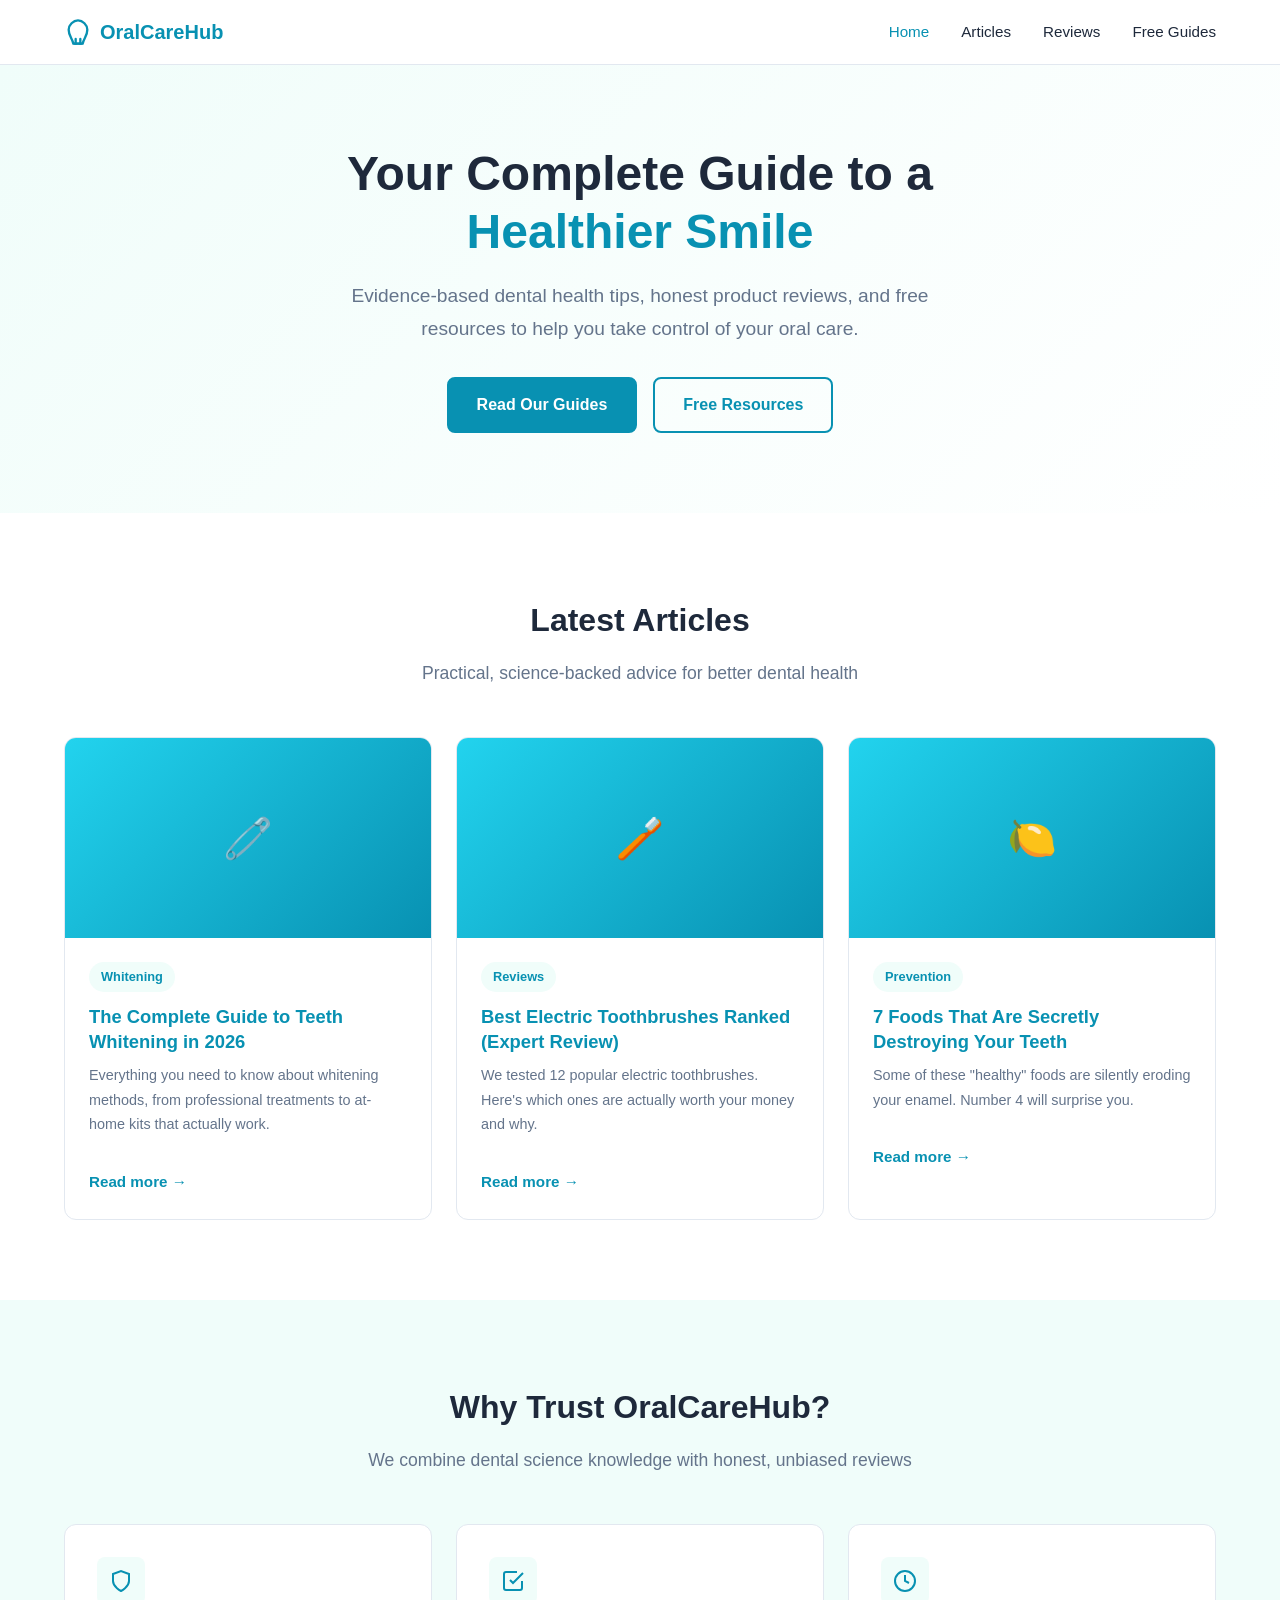
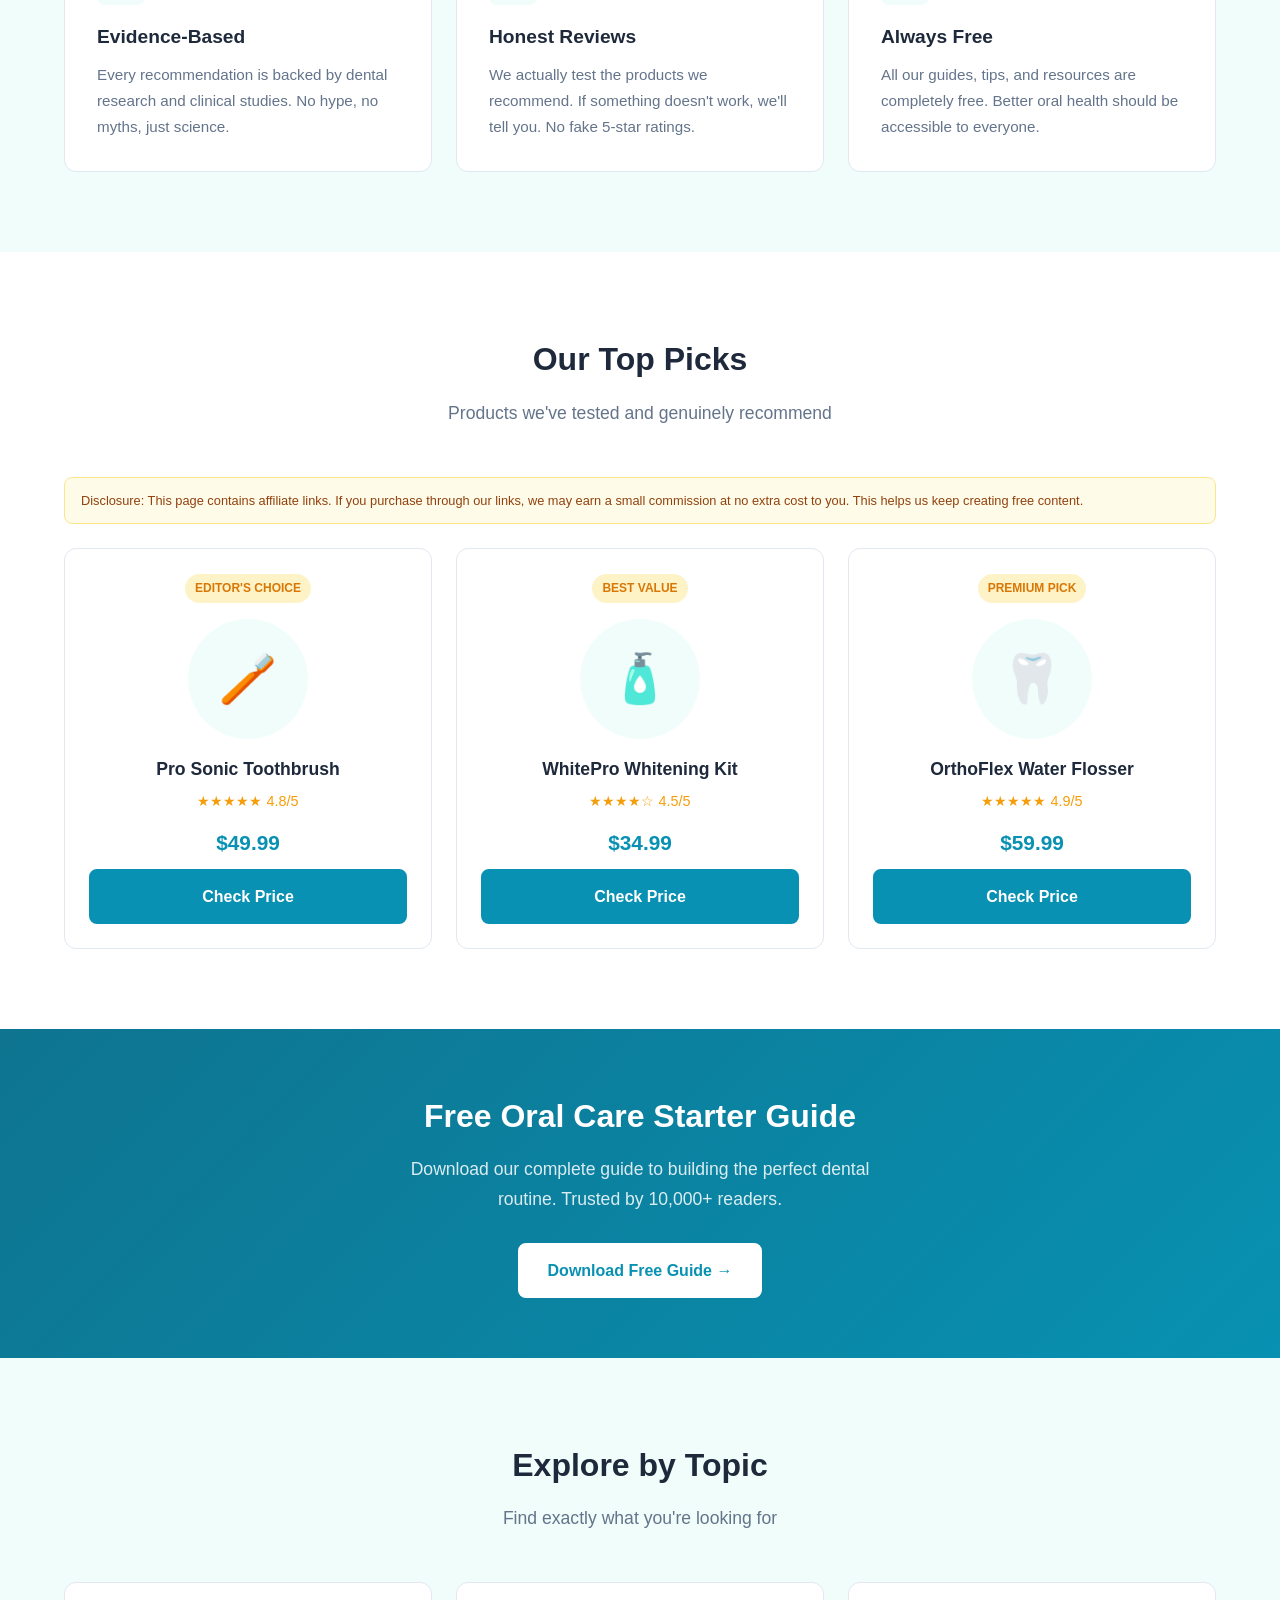
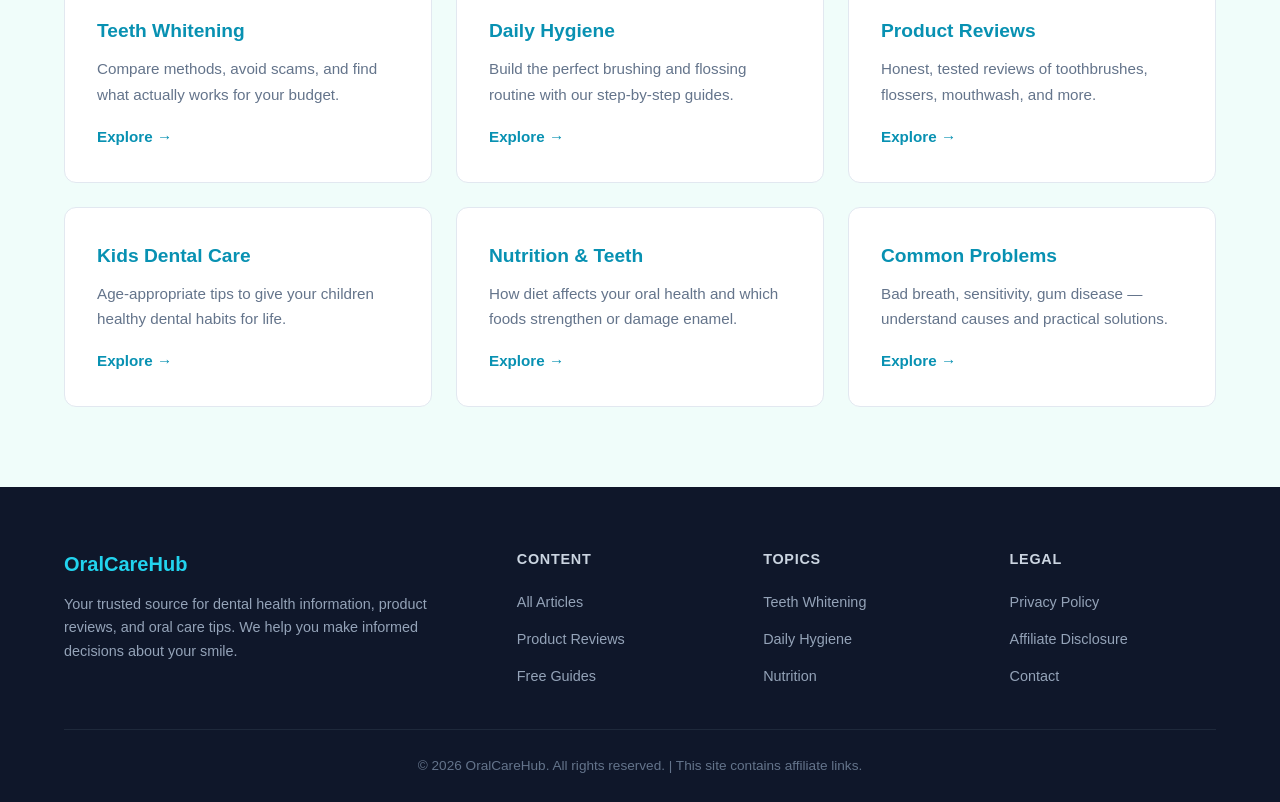
==== index.html @ 210e7a8c "Initial commit: OralCareHub website, auto-publisher, and content" ====
<!DOCTYPE html>
<html lang="en">
<head>
  <meta charset="UTF-8">
  <meta name="viewport" content="width=device-width, initial-scale=1.0">
  <meta name="description" content="OralCareHub - Your trusted guide to dental health, oral hygiene tips, product reviews, and expert recommendations for a healthier smile.">
  <meta name="keywords" content="oral care, dental health, teeth whitening, electric toothbrush, oral hygiene, dental tips">
  <meta name="robots" content="index, follow">
  <title>OralCareHub - Your Trusted Guide to Dental Health</title>
  <link rel="stylesheet" href="css/style.css">
  <!-- Open Graph -->
  <meta property="og:title" content="OralCareHub - Your Trusted Guide to Dental Health">
  <meta property="og:description" content="Expert dental health tips, honest product reviews, and free oral care resources.">
  <meta property="og:type" content="website">
</head>
<body>

  <!-- HEADER -->
  <header class="header">
    <nav class="nav container">
      <a href="/" class="nav-logo">
        <svg viewBox="0 0 24 24" fill="none" stroke="currentColor" stroke-width="2" stroke-linecap="round" stroke-linejoin="round"><path d="M12 2C8 2 4 6 4 10c0 3 1 5 2 7 1.5 3 2 5 2 5h8s.5-2 2-5c1-2 2-4 2-7 0-4-4-8-8-8z"/><line x1="10" y1="18" x2="10" y2="22"/><line x1="14" y1="18" x2="14" y2="22"/><line x1="9" y1="22" x2="15" y2="22"/></svg>
        OralCareHub
      </a>
      <ul class="nav-links" id="navLinks">
        <li><a href="/" class="active">Home</a></li>
        <li><a href="blog/">Articles</a></li>
        <li><a href="reviews/">Reviews</a></li>
        <li><a href="resources/">Free Guides</a></li>
      </ul>
      <button class="nav-toggle" id="navToggle" aria-label="Toggle menu">
        <span></span><span></span><span></span>
      </button>
    </nav>
  </header>

  <!-- HERO -->
  <section class="hero">
    <div class="container">
      <h1>Your Complete Guide to a <span>Healthier Smile</span></h1>
      <p>Evidence-based dental health tips, honest product reviews, and free resources to help you take control of your oral care.</p>
      <div class="hero-cta">
        <a href="blog/" class="btn btn-primary">Read Our Guides</a>
        <a href="resources/" class="btn btn-outline">Free Resources</a>
      </div>
    </div>
  </section>

  <!-- FEATURED ARTICLES -->
  <section class="section">
    <div class="container">
      <h2 class="section-title">Latest Articles</h2>
      <p class="section-subtitle">Practical, science-backed advice for better dental health</p>
      <div class="grid grid-3">

        <a href="blog/teeth-whitening-guide.html" class="article-card">
          <div class="article-card-img">&#x1F9F7;</div>
          <div class="article-card-body">
            <span class="article-card-tag">Whitening</span>
            <h3>The Complete Guide to Teeth Whitening in 2026</h3>
            <p>Everything you need to know about whitening methods, from professional treatments to at-home kits that actually work.</p>
            <span class="card-link">Read more &rarr;</span>
          </div>
        </a>

        <a href="blog/best-electric-toothbrush.html" class="article-card">
          <div class="article-card-img">&#x1FAA5;</div>
          <div class="article-card-body">
            <span class="article-card-tag">Reviews</span>
            <h3>Best Electric Toothbrushes Ranked (Expert Review)</h3>
            <p>We tested 12 popular electric toothbrushes. Here's which ones are actually worth your money and why.</p>
            <span class="card-link">Read more &rarr;</span>
          </div>
        </a>

        <a href="blog/foods-that-damage-teeth.html" class="article-card">
          <div class="article-card-img">&#x1F34B;</div>
          <div class="article-card-body">
            <span class="article-card-tag">Prevention</span>
            <h3>7 Foods That Are Secretly Destroying Your Teeth</h3>
            <p>Some of these "healthy" foods are silently eroding your enamel. Number 4 will surprise you.</p>
            <span class="card-link">Read more &rarr;</span>
          </div>
        </a>

      </div>
    </div>
  </section>

  <!-- WHY TRUST US -->
  <section class="section section-alt">
    <div class="container">
      <h2 class="section-title">Why Trust OralCareHub?</h2>
      <p class="section-subtitle">We combine dental science knowledge with honest, unbiased reviews</p>
      <div class="grid grid-3">

        <div class="card">
          <div class="card-icon">
            <svg width="24" height="24" viewBox="0 0 24 24" fill="none" stroke="currentColor" stroke-width="2"><path d="M12 22s8-4 8-10V5l-8-3-8 3v7c0 6 8 10 8 10z"/></svg>
          </div>
          <h3>Evidence-Based</h3>
          <p>Every recommendation is backed by dental research and clinical studies. No hype, no myths, just science.</p>
        </div>

        <div class="card">
          <div class="card-icon">
            <svg width="24" height="24" viewBox="0 0 24 24" fill="none" stroke="currentColor" stroke-width="2"><path d="M9 11l3 3L22 4"/><path d="M21 12v7a2 2 0 01-2 2H5a2 2 0 01-2-2V5a2 2 0 012-2h11"/></svg>
          </div>
          <h3>Honest Reviews</h3>
          <p>We actually test the products we recommend. If something doesn't work, we'll tell you. No fake 5-star ratings.</p>
        </div>

        <div class="card">
          <div class="card-icon">
            <svg width="24" height="24" viewBox="0 0 24 24" fill="none" stroke="currentColor" stroke-width="2"><circle cx="12" cy="12" r="10"/><path d="M12 6v6l4 2"/></svg>
          </div>
          <h3>Always Free</h3>
          <p>All our guides, tips, and resources are completely free. Better oral health should be accessible to everyone.</p>
        </div>

      </div>
    </div>
  </section>

  <!-- TOP PICKS / PRODUCTS -->
  <section class="section">
    <div class="container">
      <h2 class="section-title">Our Top Picks</h2>
      <p class="section-subtitle">Products we've tested and genuinely recommend</p>
      <div class="affiliate-disclaimer">
        Disclosure: This page contains affiliate links. If you purchase through our links, we may earn a small commission at no extra cost to you. This helps us keep creating free content.
      </div>
      <div class="grid grid-3">

        <div class="product-card">
          <span class="product-card-badge">Editor's Choice</span>
          <div class="product-card-img">&#x1FAA5;</div>
          <h3>Pro Sonic Toothbrush</h3>
          <div class="rating">&#9733;&#9733;&#9733;&#9733;&#9733; 4.8/5</div>
          <p class="price">$49.99</p>
          <a href="#" class="btn btn-primary" data-affiliate="toothbrush-1">Check Price</a>
        </div>

        <div class="product-card">
          <span class="product-card-badge">Best Value</span>
          <div class="product-card-img">&#x1F9F4;</div>
          <h3>WhitePro Whitening Kit</h3>
          <div class="rating">&#9733;&#9733;&#9733;&#9733;&#9734; 4.5/5</div>
          <p class="price">$34.99</p>
          <a href="#" class="btn btn-primary" data-affiliate="whitening-1">Check Price</a>
        </div>

        <div class="product-card">
          <span class="product-card-badge">Premium Pick</span>
          <div class="product-card-img">&#x1F9B7;</div>
          <h3>OrthoFlex Water Flosser</h3>
          <div class="rating">&#9733;&#9733;&#9733;&#9733;&#9733; 4.9/5</div>
          <p class="price">$59.99</p>
          <a href="#" class="btn btn-primary" data-affiliate="flosser-1">Check Price</a>
        </div>

      </div>
    </div>
  </section>

  <!-- FREE RESOURCES CTA -->
  <section class="cta-banner">
    <div class="container">
      <h2>Free Oral Care Starter Guide</h2>
      <p>Download our complete guide to building the perfect dental routine. Trusted by 10,000+ readers.</p>
      <a href="resources/" class="btn">Download Free Guide &rarr;</a>
    </div>
  </section>

  <!-- CATEGORIES -->
  <section class="section section-alt">
    <div class="container">
      <h2 class="section-title">Explore by Topic</h2>
      <p class="section-subtitle">Find exactly what you're looking for</p>
      <div class="grid grid-3">

        <a href="blog/?cat=whitening" class="card">
          <h3>Teeth Whitening</h3>
          <p>Compare methods, avoid scams, and find what actually works for your budget.</p>
          <span class="card-link">Explore &rarr;</span>
        </a>

        <a href="blog/?cat=hygiene" class="card">
          <h3>Daily Hygiene</h3>
          <p>Build the perfect brushing and flossing routine with our step-by-step guides.</p>
          <span class="card-link">Explore &rarr;</span>
        </a>

        <a href="blog/?cat=products" class="card">
          <h3>Product Reviews</h3>
          <p>Honest, tested reviews of toothbrushes, flossers, mouthwash, and more.</p>
          <span class="card-link">Explore &rarr;</span>
        </a>

        <a href="blog/?cat=kids" class="card">
          <h3>Kids Dental Care</h3>
          <p>Age-appropriate tips to give your children healthy dental habits for life.</p>
          <span class="card-link">Explore &rarr;</span>
        </a>

        <a href="blog/?cat=nutrition" class="card">
          <h3>Nutrition & Teeth</h3>
          <p>How diet affects your oral health and which foods strengthen or damage enamel.</p>
          <span class="card-link">Explore &rarr;</span>
        </a>

        <a href="blog/?cat=problems" class="card">
          <h3>Common Problems</h3>
          <p>Bad breath, sensitivity, gum disease — understand causes and practical solutions.</p>
          <span class="card-link">Explore &rarr;</span>
        </a>

      </div>
    </div>
  </section>

  <!-- FOOTER -->
  <footer class="footer">
    <div class="container">
      <div class="footer-grid">
        <div>
          <div class="footer-brand">OralCareHub</div>
          <p class="footer-desc">Your trusted source for dental health information, product reviews, and oral care tips. We help you make informed decisions about your smile.</p>
        </div>
        <div>
          <h4>Content</h4>
          <ul>
            <li><a href="blog/">All Articles</a></li>
            <li><a href="reviews/">Product Reviews</a></li>
            <li><a href="resources/">Free Guides</a></li>
          </ul>
        </div>
        <div>
          <h4>Topics</h4>
          <ul>
            <li><a href="blog/?cat=whitening">Teeth Whitening</a></li>
            <li><a href="blog/?cat=hygiene">Daily Hygiene</a></li>
            <li><a href="blog/?cat=nutrition">Nutrition</a></li>
          </ul>
        </div>
        <div>
          <h4>Legal</h4>
          <ul>
            <li><a href="#">Privacy Policy</a></li>
            <li><a href="#">Affiliate Disclosure</a></li>
            <li><a href="#">Contact</a></li>
          </ul>
        </div>
      </div>
      <div class="footer-bottom">
        <p>&copy; 2026 OralCareHub. All rights reserved. | This site contains affiliate links.</p>
      </div>
    </div>
  </footer>

  <script src="js/main.js"></script>
</body>
</html>
---- css/style.css ----
/* ============================================
   OralCareHub - Global Styles
   Clean, professional dental health brand
   ============================================ */

:root {
  --primary: #0891b2;
  --primary-dark: #0e7490;
  --primary-light: #22d3ee;
  --accent: #06b6d4;
  --bg: #ffffff;
  --bg-alt: #f0fdfa;
  --bg-dark: #0f172a;
  --text: #1e293b;
  --text-light: #64748b;
  --text-white: #f8fafc;
  --border: #e2e8f0;
  --shadow: 0 1px 3px rgba(0,0,0,0.1), 0 1px 2px rgba(0,0,0,0.06);
  --shadow-md: 0 4px 6px rgba(0,0,0,0.07), 0 2px 4px rgba(0,0,0,0.06);
  --shadow-lg: 0 10px 15px rgba(0,0,0,0.1), 0 4px 6px rgba(0,0,0,0.05);
  --radius: 8px;
  --radius-lg: 12px;
  --max-width: 1200px;
  --transition: 0.2s ease;
}

*, *::before, *::after {
  margin: 0;
  padding: 0;
  box-sizing: border-box;
}

html {
  scroll-behavior: smooth;
  font-size: 16px;
}

body {
  font-family: -apple-system, BlinkMacSystemFont, 'Segoe UI', Roboto, Oxygen, Ubuntu, sans-serif;
  color: var(--text);
  background: var(--bg);
  line-height: 1.7;
  -webkit-font-smoothing: antialiased;
}

a {
  color: var(--primary);
  text-decoration: none;
  transition: color var(--transition);
}

a:hover {
  color: var(--primary-dark);
}

img {
  max-width: 100%;
  height: auto;
  display: block;
}

.container {
  max-width: var(--max-width);
  margin: 0 auto;
  padding: 0 24px;
}

/* ---- HEADER / NAV ---- */
.header {
  background: var(--bg);
  border-bottom: 1px solid var(--border);
  position: sticky;
  top: 0;
  z-index: 100;
  backdrop-filter: blur(8px);
  background: rgba(255,255,255,0.95);
}

.nav {
  display: flex;
  align-items: center;
  justify-content: space-between;
  height: 64px;
}

.nav-logo {
  font-size: 1.25rem;
  font-weight: 700;
  color: var(--primary);
  display: flex;
  align-items: center;
  gap: 8px;
}

.nav-logo svg {
  width: 28px;
  height: 28px;
}

.nav-links {
  display: flex;
  list-style: none;
  gap: 32px;
}

.nav-links a {
  color: var(--text);
  font-weight: 500;
  font-size: 0.95rem;
  transition: color var(--transition);
}

.nav-links a:hover,
.nav-links a.active {
  color: var(--primary);
}

.nav-toggle {
  display: none;
  background: none;
  border: none;
  cursor: pointer;
  padding: 4px;
}

.nav-toggle span {
  display: block;
  width: 24px;
  height: 2px;
  background: var(--text);
  margin: 5px 0;
  transition: var(--transition);
}

/* ---- HERO ---- */
.hero {
  padding: 80px 0;
  text-align: center;
  background: linear-gradient(135deg, var(--bg-alt) 0%, var(--bg) 100%);
}

.hero h1 {
  font-size: 3rem;
  font-weight: 800;
  line-height: 1.2;
  color: var(--text);
  margin-bottom: 20px;
  max-width: 800px;
  margin-left: auto;
  margin-right: auto;
}

.hero h1 span {
  color: var(--primary);
}

.hero p {
  font-size: 1.2rem;
  color: var(--text-light);
  max-width: 600px;
  margin: 0 auto 32px;
}

.hero-cta {
  display: inline-flex;
  gap: 16px;
  flex-wrap: wrap;
  justify-content: center;
}

/* ---- BUTTONS ---- */
.btn {
  display: inline-flex;
  align-items: center;
  gap: 8px;
  padding: 12px 28px;
  border-radius: var(--radius);
  font-weight: 600;
  font-size: 1rem;
  cursor: pointer;
  transition: all var(--transition);
  border: 2px solid transparent;
}

.btn-primary {
  background: var(--primary);
  color: white;
  border-color: var(--primary);
}

.btn-primary:hover {
  background: var(--primary-dark);
  border-color: var(--primary-dark);
  color: white;
  transform: translateY(-1px);
  box-shadow: var(--shadow-md);
}

.btn-outline {
  background: transparent;
  color: var(--primary);
  border-color: var(--primary);
}

.btn-outline:hover {
  background: var(--primary);
  color: white;
  transform: translateY(-1px);
}

/* ---- SECTIONS ---- */
.section {
  padding: 80px 0;
}

.section-alt {
  background: var(--bg-alt);
}

.section-title {
  font-size: 2rem;
  font-weight: 700;
  text-align: center;
  margin-bottom: 12px;
}

.section-subtitle {
  text-align: center;
  color: var(--text-light);
  font-size: 1.1rem;
  margin-bottom: 48px;
  max-width: 600px;
  margin-left: auto;
  margin-right: auto;
}

/* ---- CARD GRID ---- */
.grid {
  display: grid;
  gap: 24px;
}

.grid-3 {
  grid-template-columns: repeat(3, 1fr);
}

.grid-2 {
  grid-template-columns: repeat(2, 1fr);
}

.card {
  background: var(--bg);
  border: 1px solid var(--border);
  border-radius: var(--radius-lg);
  padding: 32px;
  transition: all var(--transition);
}

.card:hover {
  box-shadow: var(--shadow-lg);
  transform: translateY(-2px);
}

.card-icon {
  width: 48px;
  height: 48px;
  background: var(--bg-alt);
  border-radius: var(--radius);
  display: flex;
  align-items: center;
  justify-content: center;
  margin-bottom: 16px;
  color: var(--primary);
}

.card h3 {
  font-size: 1.2rem;
  font-weight: 600;
  margin-bottom: 8px;
}

.card p {
  color: var(--text-light);
  font-size: 0.95rem;
}

.card-link {
  display: inline-flex;
  align-items: center;
  gap: 4px;
  margin-top: 16px;
  font-weight: 600;
  font-size: 0.95rem;
}

/* ---- ARTICLE CARDS ---- */
.article-card {
  border-radius: var(--radius-lg);
  overflow: hidden;
  background: var(--bg);
  border: 1px solid var(--border);
  transition: all var(--transition);
}

.article-card:hover {
  box-shadow: var(--shadow-lg);
  transform: translateY(-2px);
}

.article-card-img {
  width: 100%;
  height: 200px;
  background: linear-gradient(135deg, var(--primary-light), var(--primary));
  display: flex;
  align-items: center;
  justify-content: center;
  color: white;
  font-size: 2.5rem;
}

.article-card-body {
  padding: 24px;
}

.article-card-tag {
  display: inline-block;
  background: var(--bg-alt);
  color: var(--primary);
  font-size: 0.8rem;
  font-weight: 600;
  padding: 4px 12px;
  border-radius: 20px;
  margin-bottom: 12px;
}

.article-card-body h3 {
  font-size: 1.15rem;
  font-weight: 600;
  margin-bottom: 8px;
  line-height: 1.4;
}

.article-card-body p {
  color: var(--text-light);
  font-size: 0.9rem;
  margin-bottom: 16px;
}

/* ---- PRODUCT CARDS ---- */
.product-card {
  background: var(--bg);
  border: 1px solid var(--border);
  border-radius: var(--radius-lg);
  padding: 24px;
  text-align: center;
  transition: all var(--transition);
}

.product-card:hover {
  box-shadow: var(--shadow-lg);
  transform: translateY(-2px);
}

.product-card-badge {
  display: inline-block;
  background: #fef3c7;
  color: #d97706;
  font-size: 0.75rem;
  font-weight: 700;
  padding: 4px 10px;
  border-radius: 20px;
  margin-bottom: 16px;
  text-transform: uppercase;
}

.product-card-img {
  width: 120px;
  height: 120px;
  margin: 0 auto 16px;
  background: var(--bg-alt);
  border-radius: 50%;
  display: flex;
  align-items: center;
  justify-content: center;
  font-size: 3rem;
}

.product-card h3 {
  font-size: 1.1rem;
  margin-bottom: 4px;
}

.product-card .price {
  font-size: 1.3rem;
  font-weight: 700;
  color: var(--primary);
  margin: 8px 0;
}

.product-card .rating {
  color: #f59e0b;
  font-size: 0.9rem;
  margin-bottom: 12px;
}

.product-card .btn {
  width: 100%;
  justify-content: center;
}

/* ---- CTA BANNER ---- */
.cta-banner {
  background: linear-gradient(135deg, var(--primary-dark), var(--primary));
  color: white;
  padding: 60px 0;
  text-align: center;
}

.cta-banner h2 {
  font-size: 2rem;
  font-weight: 700;
  margin-bottom: 12px;
  color: white;
}

.cta-banner p {
  color: rgba(255,255,255,0.85);
  font-size: 1.1rem;
  margin-bottom: 28px;
  max-width: 500px;
  margin-left: auto;
  margin-right: auto;
}

.cta-banner .btn {
  background: white;
  color: var(--primary);
  border-color: white;
}

.cta-banner .btn:hover {
  background: var(--bg-alt);
  color: var(--primary-dark);
}

/* ---- RESOURCE / LOCKER SECTION ---- */
.resource-card {
  background: var(--bg);
  border: 2px dashed var(--border);
  border-radius: var(--radius-lg);
  padding: 32px;
  text-align: center;
  transition: all var(--transition);
}

.resource-card:hover {
  border-color: var(--primary);
}

.resource-card-icon {
  font-size: 2.5rem;
  margin-bottom: 16px;
}

.resource-card h3 {
  margin-bottom: 8px;
}

.resource-card p {
  color: var(--text-light);
  font-size: 0.9rem;
  margin-bottom: 20px;
}

/* ---- CONTENT LOCKER OVERLAY ---- */
.content-locker {
  position: relative;
}

.content-locker .locked-content {
  filter: blur(4px);
  pointer-events: none;
  user-select: none;
}

.content-locker .locker-overlay {
  position: absolute;
  inset: 0;
  background: rgba(255,255,255,0.85);
  backdrop-filter: blur(2px);
  display: flex;
  flex-direction: column;
  align-items: center;
  justify-content: center;
  border-radius: var(--radius-lg);
  padding: 32px;
  text-align: center;
}

.locker-overlay h3 {
  font-size: 1.3rem;
  margin-bottom: 8px;
}

.locker-overlay p {
  color: var(--text-light);
  margin-bottom: 20px;
}

/* ---- BLOG LIST ---- */
.blog-list {
  display: flex;
  flex-direction: column;
  gap: 24px;
}

.blog-list-item {
  display: flex;
  gap: 24px;
  padding: 24px;
  background: var(--bg);
  border: 1px solid var(--border);
  border-radius: var(--radius-lg);
  transition: all var(--transition);
}

.blog-list-item:hover {
  box-shadow: var(--shadow-md);
}

.blog-list-item-img {
  width: 240px;
  min-height: 160px;
  background: linear-gradient(135deg, var(--primary-light), var(--primary));
  border-radius: var(--radius);
  flex-shrink: 0;
  display: flex;
  align-items: center;
  justify-content: center;
  color: white;
  font-size: 2rem;
}

.blog-list-item-body h3 {
  font-size: 1.2rem;
  margin-bottom: 8px;
  line-height: 1.4;
}

.blog-list-item-body p {
  color: var(--text-light);
  font-size: 0.9rem;
  margin-bottom: 12px;
}

.blog-meta {
  display: flex;
  gap: 16px;
  color: var(--text-light);
  font-size: 0.85rem;
}

/* ---- FOOTER ---- */
.footer {
  background: var(--bg-dark);
  color: var(--text-white);
  padding: 60px 0 24px;
}

.footer-grid {
  display: grid;
  grid-template-columns: 2fr 1fr 1fr 1fr;
  gap: 40px;
  margin-bottom: 40px;
}

.footer-brand {
  font-size: 1.25rem;
  font-weight: 700;
  color: var(--primary-light);
  margin-bottom: 12px;
}

.footer-desc {
  color: #94a3b8;
  font-size: 0.9rem;
  line-height: 1.6;
}

.footer h4 {
  font-size: 0.9rem;
  font-weight: 600;
  text-transform: uppercase;
  letter-spacing: 0.05em;
  margin-bottom: 16px;
  color: #cbd5e1;
}

.footer ul {
  list-style: none;
  display: flex;
  flex-direction: column;
  gap: 10px;
}

.footer ul a {
  color: #94a3b8;
  font-size: 0.9rem;
  transition: color var(--transition);
}

.footer ul a:hover {
  color: var(--primary-light);
}

.footer-bottom {
  border-top: 1px solid #1e293b;
  padding-top: 24px;
  text-align: center;
  color: #64748b;
  font-size: 0.85rem;
}

/* ---- ARTICLE PAGE ---- */
.article-header {
  padding: 60px 0 40px;
  text-align: center;
  background: var(--bg-alt);
}

.article-header h1 {
  font-size: 2.4rem;
  font-weight: 700;
  max-width: 800px;
  margin: 0 auto 16px;
  line-height: 1.3;
}

.article-content {
  max-width: 760px;
  margin: 0 auto;
  padding: 48px 24px;
}

.article-content h2 {
  font-size: 1.5rem;
  margin: 40px 0 16px;
  padding-top: 24px;
  border-top: 1px solid var(--border);
}

.article-content h3 {
  font-size: 1.2rem;
  margin: 28px 0 12px;
}

.article-content p {
  margin-bottom: 16px;
  color: var(--text);
}

.article-content ul,
.article-content ol {
  margin: 0 0 16px 24px;
}

.article-content li {
  margin-bottom: 8px;
}

.article-content blockquote {
  border-left: 4px solid var(--primary);
  padding: 16px 24px;
  margin: 24px 0;
  background: var(--bg-alt);
  border-radius: 0 var(--radius) var(--radius) 0;
}

.article-content .affiliate-box {
  background: var(--bg-alt);
  border: 2px solid var(--primary);
  border-radius: var(--radius-lg);
  padding: 24px;
  margin: 32px 0;
  text-align: center;
}

.affiliate-box h3 {
  color: var(--primary);
  margin-bottom: 8px;
}

.affiliate-box p {
  margin-bottom: 16px;
}

/* ---- RESPONSIVE ---- */
@media (max-width: 968px) {
  .grid-3 {
    grid-template-columns: repeat(2, 1fr);
  }

  .footer-grid {
    grid-template-columns: repeat(2, 1fr);
  }

  .hero h1 {
    font-size: 2.2rem;
  }
}

@media (max-width: 640px) {
  .grid-3, .grid-2 {
    grid-template-columns: 1fr;
  }

  .footer-grid {
    grid-template-columns: 1fr;
  }

  .hero {
    padding: 48px 0;
  }

  .hero h1 {
    font-size: 1.8rem;
  }

  .section {
    padding: 48px 0;
  }

  .nav-links {
    display: none;
    flex-direction: column;
    position: absolute;
    top: 64px;
    left: 0;
    right: 0;
    background: var(--bg);
    border-bottom: 1px solid var(--border);
    padding: 16px 24px;
    gap: 16px;
    box-shadow: var(--shadow-md);
  }

  .nav-links.active {
    display: flex;
  }

  .nav-toggle {
    display: block;
  }

  .blog-list-item {
    flex-direction: column;
  }

  .blog-list-item-img {
    width: 100%;
    min-height: 140px;
  }
}

/* ---- UTILITIES ---- */
.text-center { text-align: center; }
.mt-1 { margin-top: 8px; }
.mt-2 { margin-top: 16px; }
.mt-3 { margin-top: 24px; }
.mt-4 { margin-top: 32px; }
.mb-2 { margin-bottom: 16px; }
.mb-3 { margin-bottom: 24px; }

/* ---- DISCLAIMER ---- */
.affiliate-disclaimer {
  background: #fefce8;
  border: 1px solid #fde68a;
  border-radius: var(--radius);
  padding: 12px 16px;
  font-size: 0.8rem;
  color: #92400e;
  margin-bottom: 24px;
}
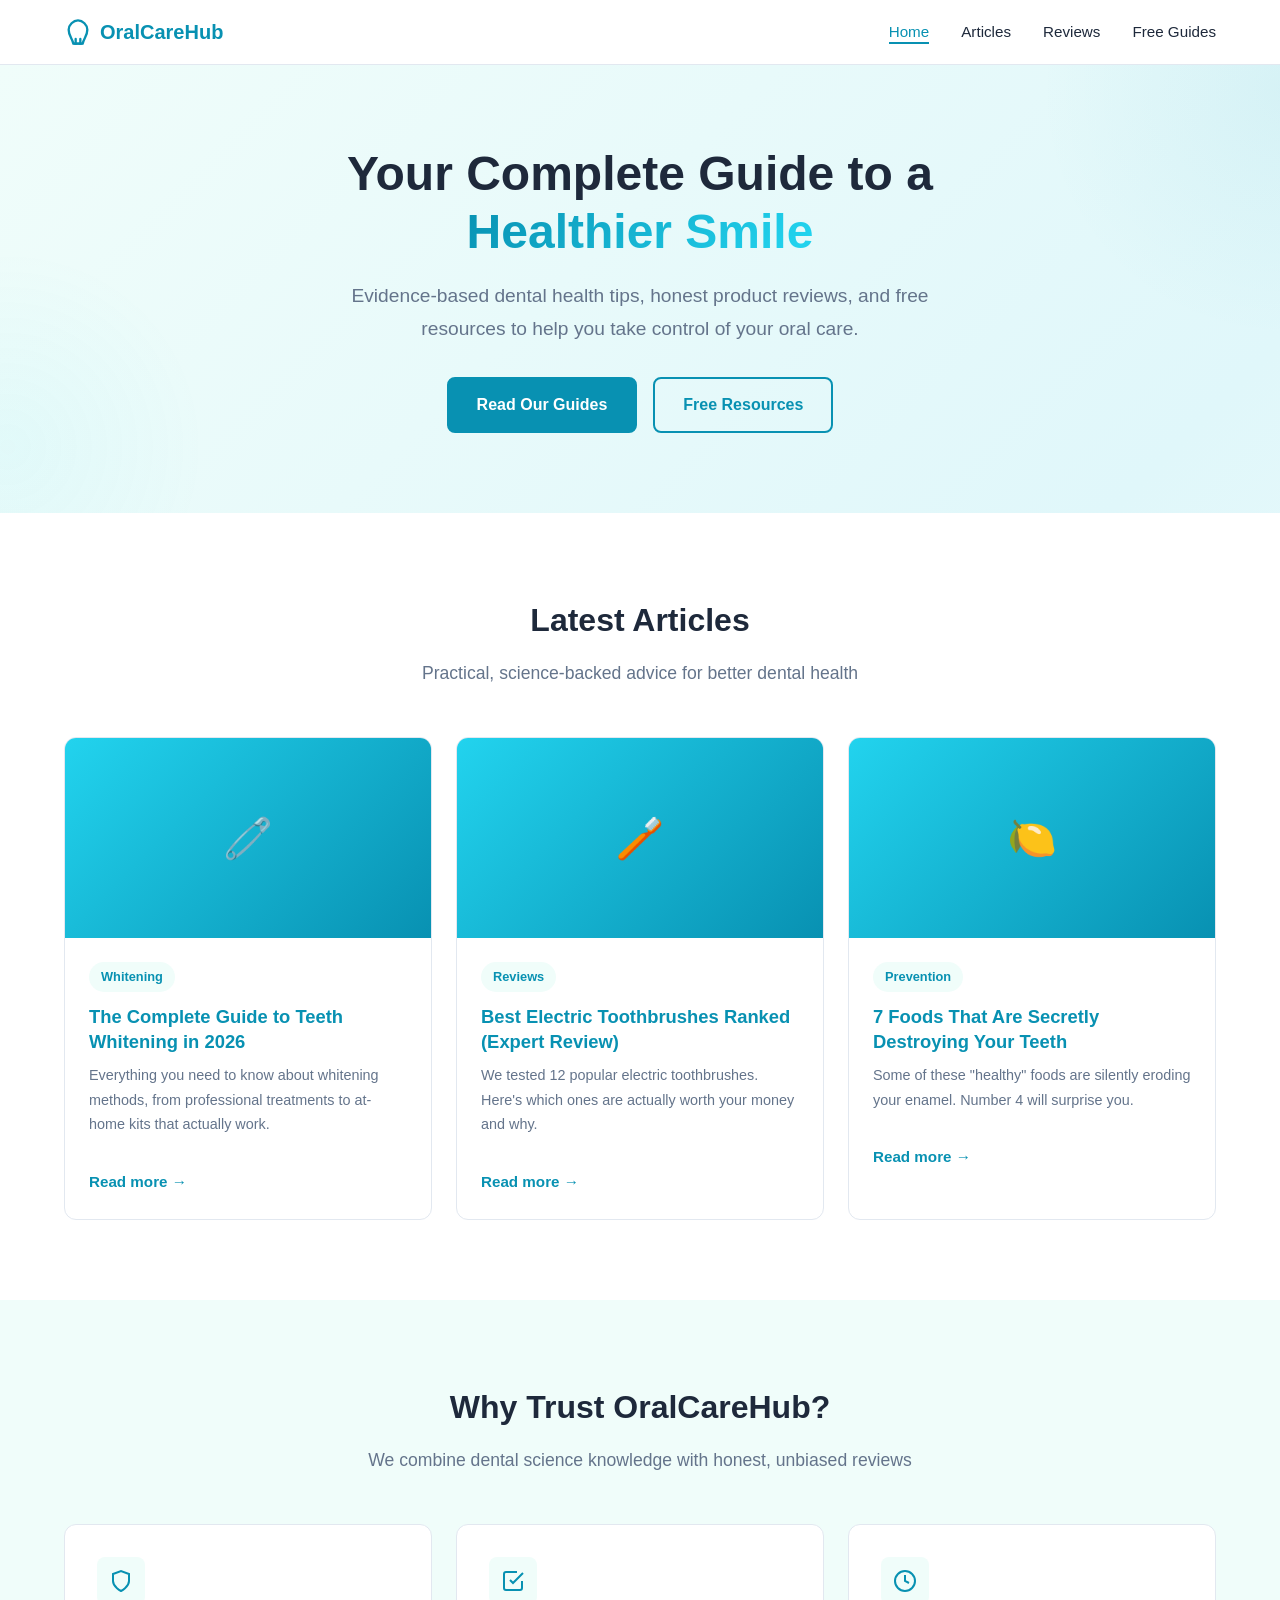
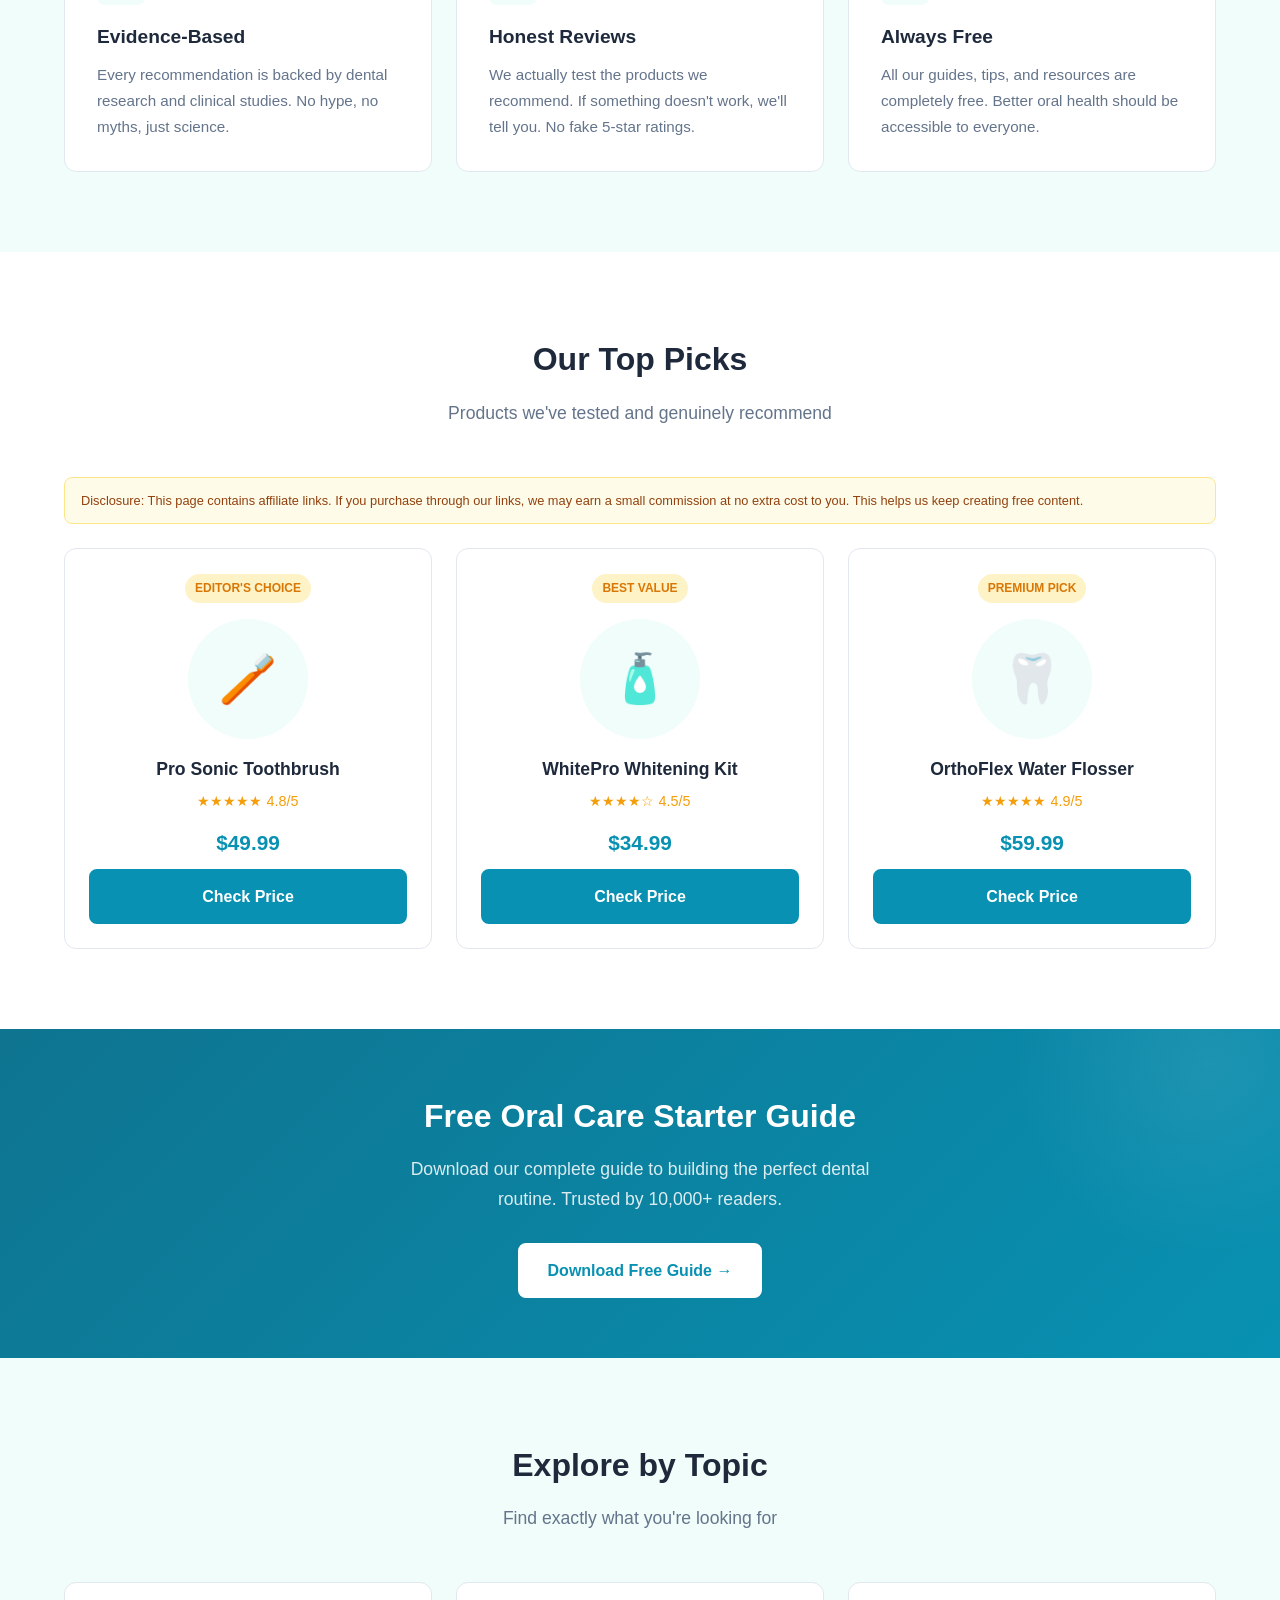
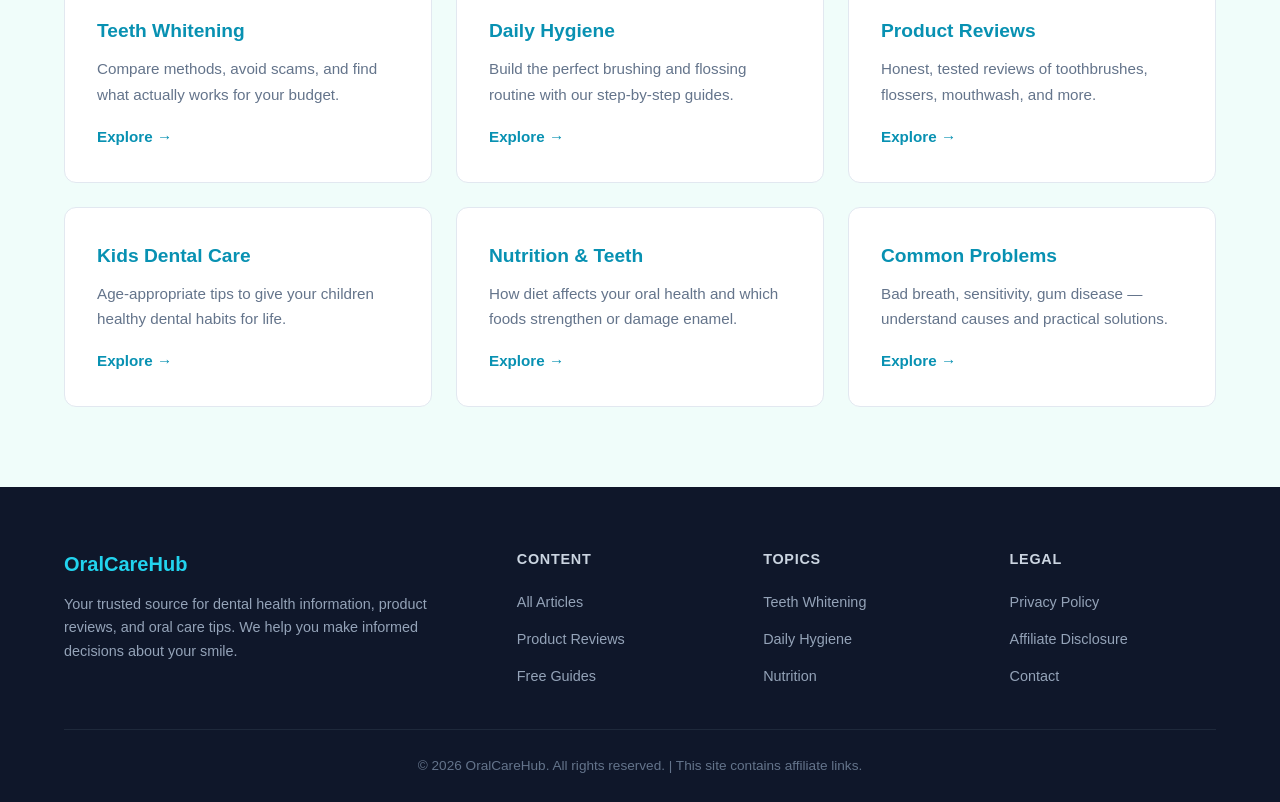
==== commit 66c9d830: "Add scroll animations and enhanced hover effects - Scroll-reveal animations with Intersection Observ" ====
--- a/index.html
+++ b/index.html
@@ -49,11 +49,11 @@
   <!-- FEATURED ARTICLES -->
   <section class="section">
     <div class="container">
-      <h2 class="section-title">Latest Articles</h2>
-      <p class="section-subtitle">Practical, science-backed advice for better dental health</p>
-      <div class="grid grid-3">
-
-        <a href="blog/teeth-whitening-guide.html" class="article-card">
+      <h2 class="section-title reveal">Latest Articles</h2>
+      <p class="section-subtitle reveal">Practical, science-backed advice for better dental health</p>
+      <div class="grid grid-3 stagger">
+
+        <a href="blog/teeth-whitening-guide.html" class="article-card reveal">
           <div class="article-card-img">&#x1F9F7;</div>
           <div class="article-card-body">
             <span class="article-card-tag">Whitening</span>
@@ -63,7 +63,7 @@
           </div>
         </a>
 
-        <a href="blog/best-electric-toothbrush.html" class="article-card">
+        <a href="blog/best-electric-toothbrush.html" class="article-card reveal">
           <div class="article-card-img">&#x1FAA5;</div>
           <div class="article-card-body">
             <span class="article-card-tag">Reviews</span>
@@ -73,7 +73,7 @@
           </div>
         </a>
 
-        <a href="blog/foods-that-damage-teeth.html" class="article-card">
+        <a href="blog/foods-that-damage-teeth.html" class="article-card reveal">
           <div class="article-card-img">&#x1F34B;</div>
           <div class="article-card-body">
             <span class="article-card-tag">Prevention</span>
@@ -90,11 +90,11 @@
   <!-- WHY TRUST US -->
   <section class="section section-alt">
     <div class="container">
-      <h2 class="section-title">Why Trust OralCareHub?</h2>
-      <p class="section-subtitle">We combine dental science knowledge with honest, unbiased reviews</p>
-      <div class="grid grid-3">
-
-        <div class="card">
+      <h2 class="section-title reveal">Why Trust OralCareHub?</h2>
+      <p class="section-subtitle reveal">We combine dental science knowledge with honest, unbiased reviews</p>
+      <div class="grid grid-3 stagger">
+
+        <div class="card reveal">
           <div class="card-icon">
             <svg width="24" height="24" viewBox="0 0 24 24" fill="none" stroke="currentColor" stroke-width="2"><path d="M12 22s8-4 8-10V5l-8-3-8 3v7c0 6 8 10 8 10z"/></svg>
           </div>
@@ -102,7 +102,7 @@
           <p>Every recommendation is backed by dental research and clinical studies. No hype, no myths, just science.</p>
         </div>
 
-        <div class="card">
+        <div class="card reveal">
           <div class="card-icon">
             <svg width="24" height="24" viewBox="0 0 24 24" fill="none" stroke="currentColor" stroke-width="2"><path d="M9 11l3 3L22 4"/><path d="M21 12v7a2 2 0 01-2 2H5a2 2 0 01-2-2V5a2 2 0 012-2h11"/></svg>
           </div>
@@ -110,7 +110,7 @@
           <p>We actually test the products we recommend. If something doesn't work, we'll tell you. No fake 5-star ratings.</p>
         </div>
 
-        <div class="card">
+        <div class="card reveal">
           <div class="card-icon">
             <svg width="24" height="24" viewBox="0 0 24 24" fill="none" stroke="currentColor" stroke-width="2"><circle cx="12" cy="12" r="10"/><path d="M12 6v6l4 2"/></svg>
           </div>
@@ -125,14 +125,14 @@
   <!-- TOP PICKS / PRODUCTS -->
   <section class="section">
     <div class="container">
-      <h2 class="section-title">Our Top Picks</h2>
-      <p class="section-subtitle">Products we've tested and genuinely recommend</p>
+      <h2 class="section-title reveal">Our Top Picks</h2>
+      <p class="section-subtitle reveal">Products we've tested and genuinely recommend</p>
       <div class="affiliate-disclaimer">
         Disclosure: This page contains affiliate links. If you purchase through our links, we may earn a small commission at no extra cost to you. This helps us keep creating free content.
       </div>
-      <div class="grid grid-3">
-
-        <div class="product-card">
+      <div class="grid grid-3 stagger">
+
+        <div class="product-card reveal">
           <span class="product-card-badge">Editor's Choice</span>
           <div class="product-card-img">&#x1FAA5;</div>
           <h3>Pro Sonic Toothbrush</h3>
@@ -141,7 +141,7 @@
           <a href="#" class="btn btn-primary" data-affiliate="toothbrush-1">Check Price</a>
         </div>
 
-        <div class="product-card">
+        <div class="product-card reveal">
           <span class="product-card-badge">Best Value</span>
           <div class="product-card-img">&#x1F9F4;</div>
           <h3>WhitePro Whitening Kit</h3>
@@ -150,7 +150,7 @@
           <a href="#" class="btn btn-primary" data-affiliate="whitening-1">Check Price</a>
         </div>
 
-        <div class="product-card">
+        <div class="product-card reveal">
           <span class="product-card-badge">Premium Pick</span>
           <div class="product-card-img">&#x1F9B7;</div>
           <h3>OrthoFlex Water Flosser</h3>
@@ -166,50 +166,50 @@
   <!-- FREE RESOURCES CTA -->
   <section class="cta-banner">
     <div class="container">
-      <h2>Free Oral Care Starter Guide</h2>
-      <p>Download our complete guide to building the perfect dental routine. Trusted by 10,000+ readers.</p>
-      <a href="resources/" class="btn">Download Free Guide &rarr;</a>
+      <h2 class="reveal">Free Oral Care Starter Guide</h2>
+      <p class="reveal">Download our complete guide to building the perfect dental routine. Trusted by 10,000+ readers.</p>
+      <a href="resources/" class="btn reveal-scale">Download Free Guide &rarr;</a>
     </div>
   </section>
 
   <!-- CATEGORIES -->
   <section class="section section-alt">
     <div class="container">
-      <h2 class="section-title">Explore by Topic</h2>
-      <p class="section-subtitle">Find exactly what you're looking for</p>
-      <div class="grid grid-3">
-
-        <a href="blog/?cat=whitening" class="card">
+      <h2 class="section-title reveal">Explore by Topic</h2>
+      <p class="section-subtitle reveal">Find exactly what you're looking for</p>
+      <div class="grid grid-3 stagger">
+
+        <a href="blog/?cat=whitening" class="card reveal">
           <h3>Teeth Whitening</h3>
           <p>Compare methods, avoid scams, and find what actually works for your budget.</p>
           <span class="card-link">Explore &rarr;</span>
         </a>
 
-        <a href="blog/?cat=hygiene" class="card">
+        <a href="blog/?cat=hygiene" class="card reveal">
           <h3>Daily Hygiene</h3>
           <p>Build the perfect brushing and flossing routine with our step-by-step guides.</p>
           <span class="card-link">Explore &rarr;</span>
         </a>
 
-        <a href="blog/?cat=products" class="card">
+        <a href="blog/?cat=products" class="card reveal">
           <h3>Product Reviews</h3>
           <p>Honest, tested reviews of toothbrushes, flossers, mouthwash, and more.</p>
           <span class="card-link">Explore &rarr;</span>
         </a>
 
-        <a href="blog/?cat=kids" class="card">
+        <a href="blog/?cat=kids" class="card reveal">
           <h3>Kids Dental Care</h3>
           <p>Age-appropriate tips to give your children healthy dental habits for life.</p>
           <span class="card-link">Explore &rarr;</span>
         </a>
 
-        <a href="blog/?cat=nutrition" class="card">
+        <a href="blog/?cat=nutrition" class="card reveal">
           <h3>Nutrition & Teeth</h3>
           <p>How diet affects your oral health and which foods strengthen or damage enamel.</p>
           <span class="card-link">Explore &rarr;</span>
         </a>
 
-        <a href="blog/?cat=problems" class="card">
+        <a href="blog/?cat=problems" class="card reveal">
           <h3>Common Problems</h3>
           <p>Bad breath, sensitivity, gum disease — understand causes and practical solutions.</p>
           <span class="card-link">Explore &rarr;</span>
--- a/css/style.css
+++ b/css/style.css
@@ -781,3 +781,449 @@
   color: #92400e;
   margin-bottom: 24px;
 }
+
+/* ============================================
+   ANIMATIONS & ENHANCED DESIGN
+   ============================================ */
+
+/* ---- KEYFRAME ANIMATIONS ---- */
+@keyframes fadeInUp {
+  from { opacity: 0; transform: translateY(40px); }
+  to   { opacity: 1; transform: translateY(0); }
+}
+
+@keyframes fadeInDown {
+  from { opacity: 0; transform: translateY(-20px); }
+  to   { opacity: 1; transform: translateY(0); }
+}
+
+@keyframes fadeInLeft {
+  from { opacity: 0; transform: translateX(-40px); }
+  to   { opacity: 1; transform: translateX(0); }
+}
+
+@keyframes fadeInRight {
+  from { opacity: 0; transform: translateX(40px); }
+  to   { opacity: 1; transform: translateX(0); }
+}
+
+@keyframes scaleIn {
+  from { opacity: 0; transform: scale(0.85); }
+  to   { opacity: 1; transform: scale(1); }
+}
+
+@keyframes float {
+  0%, 100% { transform: translateY(0); }
+  50%      { transform: translateY(-8px); }
+}
+
+@keyframes gradientShift {
+  0%   { background-position: 0% 50%; }
+  50%  { background-position: 100% 50%; }
+  100% { background-position: 0% 50%; }
+}
+
+@keyframes shimmer {
+  0%   { background-position: -200% center; }
+  100% { background-position: 200% center; }
+}
+
+@keyframes pulseGlow {
+  0%, 100% { box-shadow: 0 0 0 0 rgba(8, 145, 178, 0.4); }
+  50%      { box-shadow: 0 0 0 12px rgba(8, 145, 178, 0); }
+}
+
+@keyframes slideInHeader {
+  from { transform: translateY(-100%); opacity: 0; }
+  to   { transform: translateY(0); opacity: 1; }
+}
+
+@keyframes iconBounce {
+  0%, 100% { transform: scale(1); }
+  50%      { transform: scale(1.15); }
+}
+
+@keyframes borderGlow {
+  0%, 100% { border-color: var(--border); }
+  50%      { border-color: var(--primary-light); }
+}
+
+/* ---- SCROLL REVEAL SYSTEM ---- */
+.reveal {
+  opacity: 0;
+  transform: translateY(40px);
+  transition: opacity 0.7s cubic-bezier(0.22, 1, 0.36, 1),
+              transform 0.7s cubic-bezier(0.22, 1, 0.36, 1);
+}
+
+.reveal.visible {
+  opacity: 1;
+  transform: translateY(0);
+}
+
+.reveal-left {
+  opacity: 0;
+  transform: translateX(-40px);
+  transition: opacity 0.7s cubic-bezier(0.22, 1, 0.36, 1),
+              transform 0.7s cubic-bezier(0.22, 1, 0.36, 1);
+}
+
+.reveal-left.visible {
+  opacity: 1;
+  transform: translateX(0);
+}
+
+.reveal-right {
+  opacity: 0;
+  transform: translateX(40px);
+  transition: opacity 0.7s cubic-bezier(0.22, 1, 0.36, 1),
+              transform 0.7s cubic-bezier(0.22, 1, 0.36, 1);
+}
+
+.reveal-right.visible {
+  opacity: 1;
+  transform: translateX(0);
+}
+
+.reveal-scale {
+  opacity: 0;
+  transform: scale(0.85);
+  transition: opacity 0.6s cubic-bezier(0.22, 1, 0.36, 1),
+              transform 0.6s cubic-bezier(0.22, 1, 0.36, 1);
+}
+
+.reveal-scale.visible {
+  opacity: 1;
+  transform: scale(1);
+}
+
+/* Stagger delays for grid children */
+.stagger > *:nth-child(1) { transition-delay: 0s; }
+.stagger > *:nth-child(2) { transition-delay: 0.12s; }
+.stagger > *:nth-child(3) { transition-delay: 0.24s; }
+.stagger > *:nth-child(4) { transition-delay: 0.32s; }
+.stagger > *:nth-child(5) { transition-delay: 0.40s; }
+.stagger > *:nth-child(6) { transition-delay: 0.48s; }
+
+/* ---- ENHANCED HEADER ---- */
+.header {
+  animation: slideInHeader 0.5s ease-out;
+}
+
+.header.scrolled {
+  box-shadow: var(--shadow-md);
+}
+
+/* Nav link hover underline animation */
+.nav-links a {
+  position: relative;
+}
+
+.nav-links a::after {
+  content: '';
+  position: absolute;
+  bottom: -4px;
+  left: 0;
+  width: 0;
+  height: 2px;
+  background: var(--primary);
+  transition: width 0.3s cubic-bezier(0.22, 1, 0.36, 1);
+}
+
+.nav-links a:hover::after,
+.nav-links a.active::after {
+  width: 100%;
+}
+
+/* ---- ENHANCED HERO ---- */
+.hero {
+  background: linear-gradient(135deg, var(--bg-alt) 0%, #e0f7fa 30%, var(--bg) 70%, var(--bg-alt) 100%);
+  background-size: 300% 300%;
+  animation: gradientShift 8s ease infinite;
+  position: relative;
+  overflow: hidden;
+}
+
+.hero::before {
+  content: '';
+  position: absolute;
+  top: -50%;
+  right: -20%;
+  width: 500px;
+  height: 500px;
+  background: radial-gradient(circle, rgba(8, 145, 178, 0.06) 0%, transparent 70%);
+  border-radius: 50%;
+  pointer-events: none;
+}
+
+.hero::after {
+  content: '';
+  position: absolute;
+  bottom: -30%;
+  left: -15%;
+  width: 400px;
+  height: 400px;
+  background: radial-gradient(circle, rgba(34, 211, 238, 0.05) 0%, transparent 70%);
+  border-radius: 50%;
+  pointer-events: none;
+}
+
+.hero h1 {
+  animation: fadeInUp 0.8s ease-out both;
+}
+
+.hero h1 span {
+  background: linear-gradient(135deg, var(--primary), var(--primary-light), var(--primary));
+  background-size: 200% auto;
+  -webkit-background-clip: text;
+  -webkit-text-fill-color: transparent;
+  background-clip: text;
+  animation: shimmer 4s linear infinite;
+}
+
+.hero p {
+  animation: fadeInUp 0.8s ease-out 0.15s both;
+}
+
+.hero-cta {
+  animation: fadeInUp 0.8s ease-out 0.3s both;
+}
+
+/* Hero CTA pulse */
+.hero-cta .btn-primary {
+  animation: pulseGlow 2.5s ease-in-out infinite 1.5s;
+}
+
+/* ---- ENHANCED CARDS ---- */
+.card {
+  transition: all 0.35s cubic-bezier(0.22, 1, 0.36, 1);
+}
+
+.card:hover {
+  box-shadow: var(--shadow-lg);
+  transform: translateY(-6px);
+  border-color: rgba(8, 145, 178, 0.2);
+}
+
+.card:hover .card-icon {
+  animation: iconBounce 0.5s ease;
+  background: var(--primary);
+  color: white;
+}
+
+.card-icon {
+  transition: all 0.3s ease;
+}
+
+/* ---- ENHANCED ARTICLE CARDS ---- */
+.article-card {
+  transition: all 0.4s cubic-bezier(0.22, 1, 0.36, 1);
+}
+
+.article-card:hover {
+  box-shadow: 0 20px 40px rgba(8, 145, 178, 0.15);
+  transform: translateY(-8px);
+}
+
+.article-card-img {
+  background: linear-gradient(135deg, var(--primary-light), var(--primary), var(--primary-dark));
+  background-size: 200% 200%;
+  transition: background-position 0.6s ease;
+  position: relative;
+  overflow: hidden;
+}
+
+.article-card:hover .article-card-img {
+  background-position: 100% 100%;
+}
+
+.article-card-img::after {
+  content: '';
+  position: absolute;
+  top: 0;
+  left: -100%;
+  width: 50%;
+  height: 100%;
+  background: linear-gradient(90deg, transparent, rgba(255,255,255,0.2), transparent);
+  transition: left 0.6s ease;
+}
+
+.article-card:hover .article-card-img::after {
+  left: 100%;
+}
+
+.card-link {
+  transition: gap 0.3s ease, color 0.3s ease;
+}
+
+.article-card:hover .card-link {
+  gap: 8px;
+  color: var(--primary-dark);
+}
+
+/* ---- ENHANCED PRODUCT CARDS ---- */
+.product-card {
+  transition: all 0.4s cubic-bezier(0.22, 1, 0.36, 1);
+  position: relative;
+  overflow: hidden;
+}
+
+.product-card::before {
+  content: '';
+  position: absolute;
+  top: 0;
+  left: 0;
+  right: 0;
+  height: 3px;
+  background: linear-gradient(90deg, var(--primary-light), var(--primary), var(--primary-dark));
+  transform: scaleX(0);
+  transition: transform 0.4s ease;
+  transform-origin: left;
+}
+
+.product-card:hover::before {
+  transform: scaleX(1);
+}
+
+.product-card:hover {
+  box-shadow: 0 20px 40px rgba(0,0,0,0.1);
+  transform: translateY(-8px);
+}
+
+.product-card-img {
+  transition: transform 0.4s ease;
+}
+
+.product-card:hover .product-card-img {
+  transform: scale(1.08);
+  animation: float 2s ease-in-out infinite;
+}
+
+.product-card-badge {
+  transition: all 0.3s ease;
+}
+
+.product-card:hover .product-card-badge {
+  background: var(--primary);
+  color: white;
+  transform: scale(1.05);
+}
+
+/* ---- ENHANCED CTA BANNER ---- */
+.cta-banner {
+  background: linear-gradient(135deg, var(--primary-dark), var(--primary), var(--primary-light));
+  background-size: 200% 200%;
+  animation: gradientShift 6s ease infinite;
+  position: relative;
+  overflow: hidden;
+}
+
+.cta-banner::before {
+  content: '';
+  position: absolute;
+  top: -50%;
+  right: -10%;
+  width: 400px;
+  height: 400px;
+  background: radial-gradient(circle, rgba(255,255,255,0.08) 0%, transparent 70%);
+  border-radius: 50%;
+}
+
+.cta-banner .btn {
+  transition: all 0.3s ease;
+}
+
+.cta-banner .btn:hover {
+  transform: translateY(-3px) scale(1.03);
+  box-shadow: 0 8px 25px rgba(0,0,0,0.2);
+}
+
+/* ---- ENHANCED RESOURCE CARDS ---- */
+.resource-card {
+  transition: all 0.4s cubic-bezier(0.22, 1, 0.36, 1);
+}
+
+.resource-card:hover {
+  border-color: var(--primary);
+  transform: translateY(-4px);
+  box-shadow: var(--shadow-md);
+}
+
+.resource-card-icon {
+  transition: transform 0.3s ease;
+  display: inline-block;
+}
+
+.resource-card:hover .resource-card-icon {
+  transform: scale(1.2);
+  animation: float 2s ease-in-out infinite;
+}
+
+/* ---- ENHANCED BLOG LIST ---- */
+.blog-list-item {
+  transition: all 0.35s cubic-bezier(0.22, 1, 0.36, 1);
+}
+
+.blog-list-item:hover {
+  box-shadow: var(--shadow-lg);
+  transform: translateX(4px);
+  border-color: rgba(8, 145, 178, 0.2);
+}
+
+/* ---- ENHANCED FOOTER ---- */
+.footer ul a {
+  position: relative;
+  display: inline-block;
+}
+
+.footer ul a::after {
+  content: '';
+  position: absolute;
+  bottom: -2px;
+  left: 0;
+  width: 0;
+  height: 1px;
+  background: var(--primary-light);
+  transition: width 0.3s ease;
+}
+
+.footer ul a:hover::after {
+  width: 100%;
+}
+
+/* ---- BUTTON ENHANCEMENTS ---- */
+.btn {
+  position: relative;
+  overflow: hidden;
+}
+
+.btn::after {
+  content: '';
+  position: absolute;
+  top: 50%;
+  left: 50%;
+  width: 0;
+  height: 0;
+  background: rgba(255,255,255,0.15);
+  border-radius: 50%;
+  transform: translate(-50%, -50%);
+  transition: width 0.5s ease, height 0.5s ease;
+}
+
+.btn:active::after {
+  width: 300px;
+  height: 300px;
+}
+
+/* ---- PREFERS REDUCED MOTION ---- */
+@media (prefers-reduced-motion: reduce) {
+  *, *::before, *::after {
+    animation-duration: 0.01ms !important;
+    animation-iteration-count: 1 !important;
+    transition-duration: 0.01ms !important;
+  }
+  .reveal, .reveal-left, .reveal-right, .reveal-scale {
+    opacity: 1;
+    transform: none;
+  }
+}
